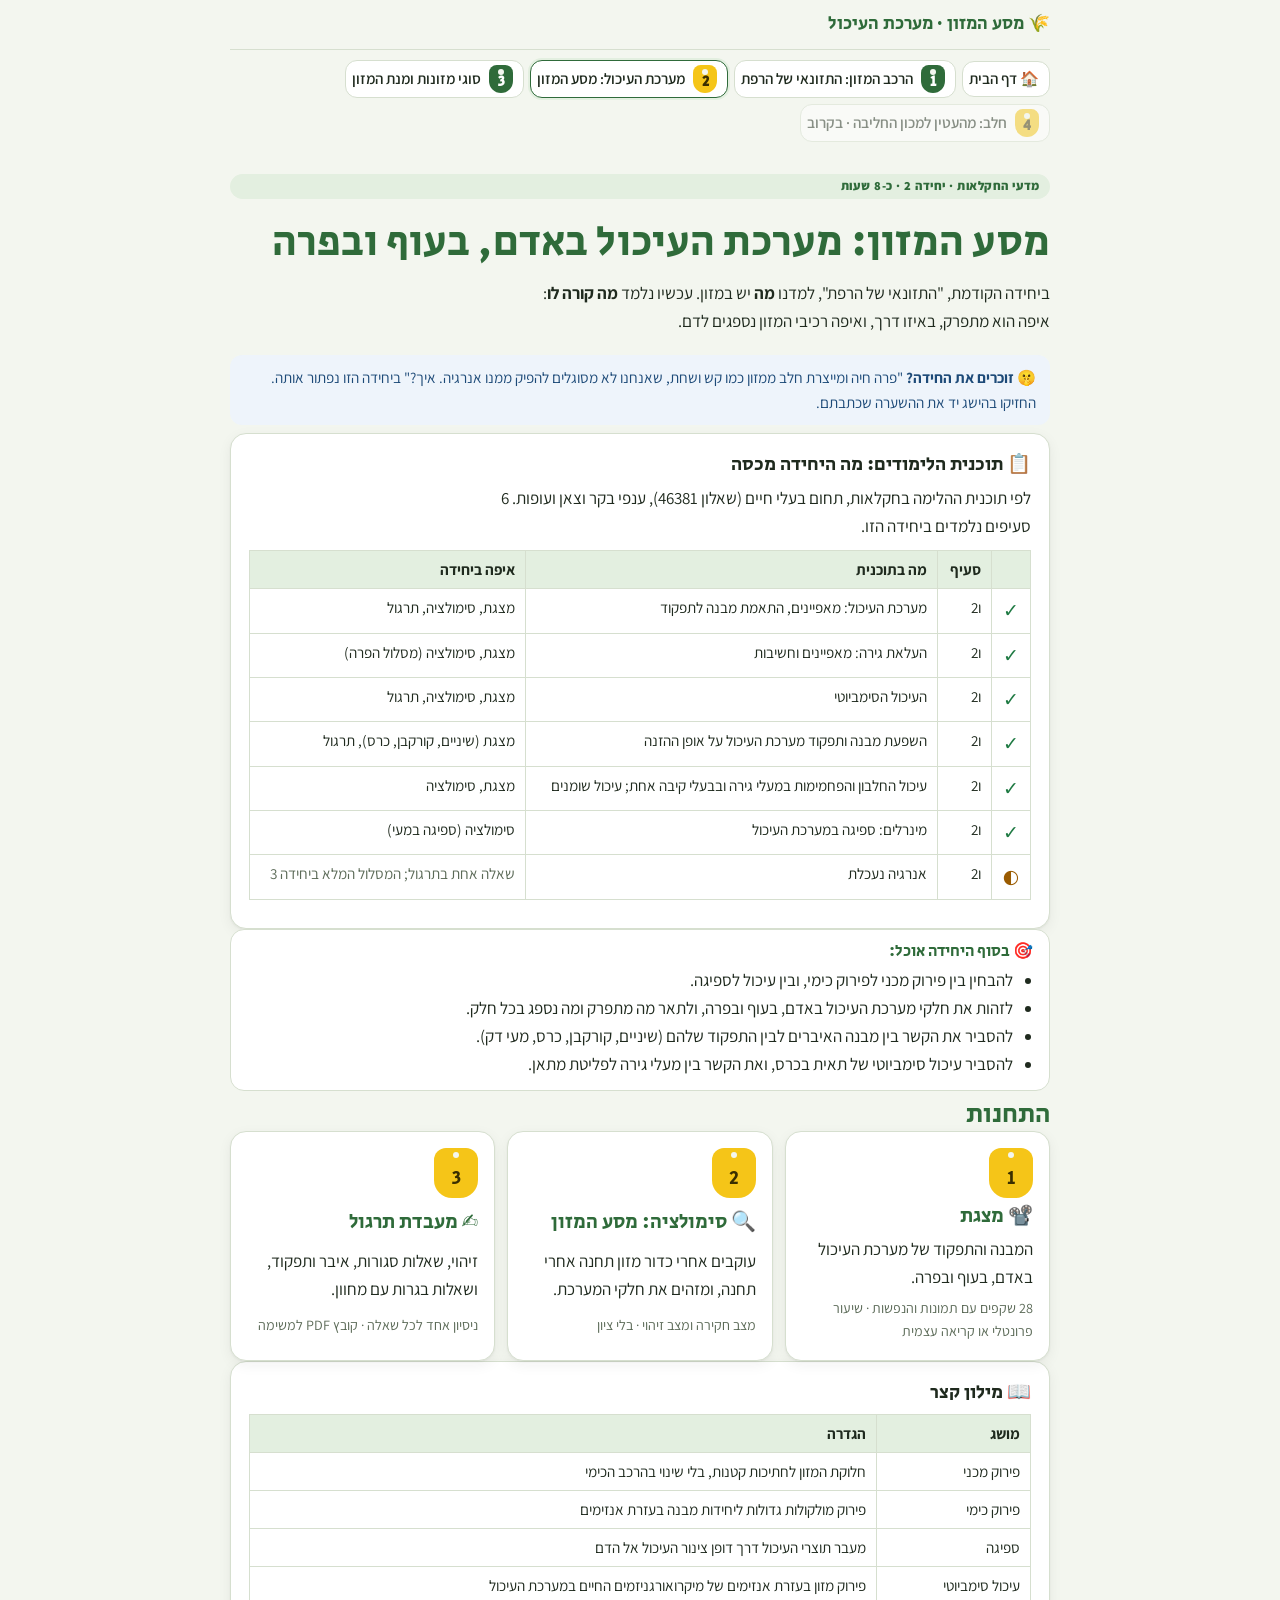
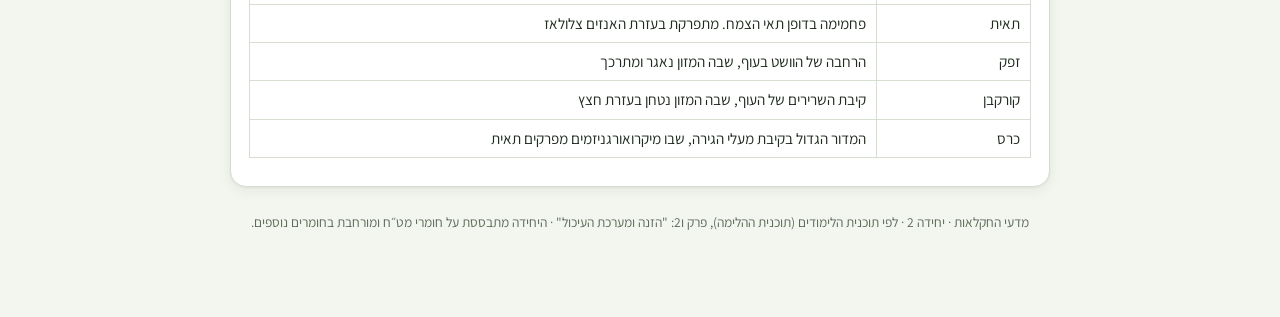
==== index.html @ 7f7a4583 "עדכון מספר גרסה Co-Authored-By: Claude Opus 5.5 <noreply@anthropic.com>" ====
<!doctype html>
<html lang="he" dir="rtl">
<head>
<meta charset="utf-8">
<meta name="viewport" content="width=device-width, initial-scale=1">
<title>מסע המזון: מערכת העיכול</title>
<link rel="preconnect" href="https://fonts.googleapis.com">
<link rel="stylesheet" href="https://fonts.googleapis.com/css2?family=Secular+One&family=Assistant:wght@400;600;700;800&display=swap">
<link rel="stylesheet" href="assets/farm.css?v=202610260622">
<link rel="stylesheet" href="assets/digest.css?v=202610260622">
<style>
.go{display:grid;grid-template-columns:repeat(auto-fit,minmax(min(100%,230px),1fr));gap:12px}
.go a{display:grid;gap:6px;text-decoration:none;color:var(--ink);background:var(--paper);border:1px solid var(--line);border-radius:16px;padding:16px;box-shadow:var(--shadow);transition:border-color .2s,transform .2s}
.go a:hover{border-color:var(--accent);transform:translateY(-2px)}
.go .eartag{width:44px;height:50px;font-size:1.2rem;border-radius:12px 12px 18px 18px}.go .eartag span{margin-top:12px}
.go h3{font-size:1.25rem;color:var(--accent)}
.go small{color:var(--muted)}
@media (prefers-reduced-motion:reduce){.go a{transition:none}.go a:hover{transform:none}}
</style>
</head>
<body>
<div class="wrap">
  <header class="bar"><span class="brand">🌾 מסע המזון · מערכת העיכול</span></header>
  <nav class="cmap" id="cmap" aria-label="רצף היחידות"></nav>

  <section class="hero">
    <span class="label">מדעי החקלאות · יחידה 2 · כ-8 שעות</span>
    <h1>מסע המזון: מערכת העיכול באדם, בעוף ובפרה</h1>
    <p>ביחידה הקודמת, "התזונאי של הרפת", למדנו <b>מה</b> יש במזון. עכשיו נלמד <b>מה קורה לו</b>: איפה הוא מתפרק, באיזו דרך, ואיפה רכיבי המזון נספגים לדם.</p>
    <div class="note">🤫 <b>זוכרים את החידה?</b> "פרה חיה ומייצרת חלב ממזון כמו קש ושחת, שאנחנו לא מסוגלים להפיק ממנו אנרגיה. איך?" ביחידה הזו נפתור אותה. החזיקו בהישג יד את ההשערה שכתבתם.</div>
  </section>

  <section id="cur"></section>

  <section class="goals">
    <h3>🎯 בסוף היחידה אוכל:</h3>
    <ul>
      <li>להבחין בין פירוק מכני לפירוק כימי, ובין עיכול לספיגה.</li>
      <li>לזהות את חלקי מערכת העיכול באדם, בעוף ובפרה, ולתאר מה מתפרק ומה נספג בכל חלק.</li>
      <li>להסביר את הקשר בין מבנה האיברים לבין התפקוד שלהם (שיניים, קורקבן, כרס, מעי דק).</li>
      <li>להסביר עיכול סימביוטי של תאית בכרס, ואת הקשר בין מעלי גירה לפליטת מתאן.</li>
    </ul>
  </section>

  <h2 style="color:var(--accent);margin-top:8px">התחנות</h2>
  <div class="go">
    <a href="slides.html?v=202610260622"><span class="eartag"><span>1</span></span><h3>📽️ מצגת</h3><span>המבנה והתפקוד של מערכת העיכול באדם, בעוף ובפרה.</span><small>28 שקפים עם תמונות והנפשות · שיעור פרונטלי או קריאה עצמית</small></a>
    <a href="sim.html?v=202610260622"><span class="eartag"><span>2</span></span><h3>🔍 סימולציה: מסע המזון</h3><span>עוקבים אחרי כדור מזון תחנה אחרי תחנה, ומזהים את חלקי המערכת.</span><small>מצב חקירה ומצב זיהוי · בלי ציון</small></a>
    <a href="practice.html?v=202610260622"><span class="eartag"><span>3</span></span><h3>✍️ מעבדת תרגול</h3><span>זיהוי, שאלות סגורות, איבר ותפקוד, ושאלות בגרות עם מחוון.</span><small>ניסיון אחד לכל שאלה · קובץ PDF למשימה</small></a>
  </div>

  <section class="card info">
    <h3>📖 מילון קצר</h3>
    <div class="tbl"><table>
      <tr><th>מושג</th><th>הגדרה</th></tr>
      <tr><td>פירוק מכני</td><td>חלוקת המזון לחתיכות קטנות, בלי שינוי בהרכב הכימי</td></tr>
      <tr><td>פירוק כימי</td><td>פירוק מולקולות גדולות ליחידות מבנה בעזרת אנזימים</td></tr>
      <tr><td>ספיגה</td><td>מעבר תוצרי העיכול דרך דופן צינור העיכול אל הדם</td></tr>
      <tr><td>עיכול סימביוטי</td><td>פירוק מזון בעזרת אנזימים של מיקרואורגניזמים החיים במערכת העיכול</td></tr>
      <tr><td>תאית</td><td>פחמימה בדופן תאי הצמח. מתפרקת בעזרת האנזים צלולאז</td></tr>
      <tr><td>זפק</td><td>הרחבה של הוושט בעוף, שבה המזון נאגר ומתרכך</td></tr>
      <tr><td>קורקבן</td><td>קיבת השרירים של העוף, שבה המזון נטחן בעזרת חצץ</td></tr>
      <tr><td>כרס</td><td>המדור הגדול בקיבת מעלי הגירה, שבו מיקרואורגניזמים מפרקים תאית</td></tr>
    </table></div>
  </section>

  <footer>מדעי החקלאות · יחידה 2 · לפי תוכנית הלימודים (תוכנית ההלימה), פרק ו2: "הזנה ומערכת העיכול" · היחידה מתבססת על חומרי מט״ח ומורחבת בחומרים נוספים.</footer>
</div>
<script src="assets/course.js?v=202610260622"></script>
<script src="assets/curriculum.js?v=202610260622"></script>
<script>renderCurriculum(document.getElementById('cur'), 2)</script>
<script>renderCourse(document.getElementById('cmap'), 2, '../')</script>
</body>
</html>
---- assets/farm.css ----
/* הסגנון של "התזונאי של הרפת" (hagit2303.github.io/haklaut-rechivei-hamazon) — הועתק כמו שהוא */
/* Layout: a single reading column of "feed tags"; each station is a numbered ear tag, info sheet on top, field tasks below, a boarding-pass style gate card at the end. */
:root{
  --bg:#f3f6ef;          /* pale silage green */
  --paper:#ffffff;
  --ink:#1f2a1e;
  --muted:#5b6a57;
  --line:#d6dfcf;
  --accent:#2f6b3a;      /* pasture green */
  --accent-soft:#e3efe0;
  --tag:#f5c518;         /* yellow ear tag */
  --tag-ink:#3a2f00;
  --good:#1f7a43; --good-bg:#e2f4e8;
  --warn:#9a5b00; --warn-bg:#fff1d6;
  --bad:#b3261e;  --bad-bg:#fde6e3;
  --info-bg:#eef4fb; --info-ink:#1d4a78;
  --shadow:0 1px 2px rgba(31,42,30,.06),0 4px 14px rgba(31,42,30,.06);
  --f-display:"Secular One","Assistant",system-ui,sans-serif;
  --f-body:"Assistant",system-ui,"Segoe UI",Arial,sans-serif;
}
@media (prefers-color-scheme: dark){:root:not([data-theme="light"]){
  --bg:#141a14;--paper:#1c241c;--ink:#e8efe4;--muted:#a6b5a0;--line:#2f3a2e;--accent:#7fc58c;--accent-soft:#223322;
  --tag:#f5c518;--tag-ink:#2a2200;--good:#7ad69a;--good-bg:#173323;--warn:#f2b45a;--warn-bg:#3a2a10;--bad:#ff8f86;--bad-bg:#3d1c19;
  --info-bg:#182636;--info-ink:#a9cdf2;color-scheme:dark}}
:root[data-theme="dark"]{
  --bg:#141a14;--paper:#1c241c;--ink:#e8efe4;--muted:#a6b5a0;--line:#2f3a2e;--accent:#7fc58c;--accent-soft:#223322;
  --tag:#f5c518;--tag-ink:#2a2200;--good:#7ad69a;--good-bg:#173323;--warn:#f2b45a;--warn-bg:#3a2a10;--bad:#ff8f86;--bad-bg:#3d1c19;
  --info-bg:#182636;--info-ink:#a9cdf2;color-scheme:dark}
*{box-sizing:border-box}
[hidden]{display:none!important}
html{direction:rtl}
body{background:var(--bg);color:var(--ink);font-family:var(--f-body);font-size:17px;line-height:1.65;margin:0;padding-inline:16px;padding-block:0 60px}
.wrap{max-width:820px;margin-inline:auto}
h1,h2,h3{font-family:var(--f-display);font-weight:400;line-height:1.25;text-wrap:balance;margin:0}
button{font-family:inherit;font-size:inherit;cursor:pointer}
button:focus-visible,input:focus-visible,textarea:focus-visible,select:focus-visible{outline:3px solid var(--tag);outline-offset:2px}

/* top bar */
.bar{position:sticky;top:env(safe-area-inset-top,0px);z-index:20;background:var(--bg);padding-block:10px;border-bottom:1px solid var(--line);display:flex;gap:10px;align-items:center;flex-wrap:wrap}
.bar .brand{font-family:var(--f-display);font-size:1.1rem;color:var(--accent);margin-inline-end:auto}
.chip{display:inline-flex;align-items:center;gap:6px;padding:4px 12px;border-radius:999px;background:var(--paper);border:1px solid var(--line);font-weight:700;font-variant-numeric:tabular-nums;white-space:nowrap}
.chip.milk{background:var(--accent-soft);border-color:transparent;color:var(--accent)}
.linkbtn{background:none;border:1px solid var(--line);border-radius:999px;padding:4px 12px;color:var(--ink);font-weight:600}
.linkbtn:hover{border-color:var(--accent)}

/* station map */
.map{display:flex;gap:8px;flex-wrap:wrap;padding-block:14px}
.stop{display:flex;align-items:center;gap:8px;padding:6px 12px 6px 8px;border-radius:12px;background:var(--paper);border:1px solid var(--line);font-weight:600;font-size:.95rem;color:var(--ink)}
.stop[disabled]{opacity:.45;cursor:not-allowed}
.stop.cur{border-color:var(--accent);box-shadow:0 0 0 2px var(--accent-soft)}
.stop.done .eartag{background:var(--accent);color:#fff}
.eartag{display:inline-grid;place-items:center;width:30px;height:34px;background:var(--tag);color:var(--tag-ink);font-family:var(--f-display);font-size:1rem;border-radius:9px 9px 14px 14px;position:relative;flex:none}
.eartag::before{content:"";position:absolute;top:4px;width:6px;height:6px;border-radius:50%;background:var(--bg)}
.eartag span{margin-top:8px}

/* hero */
.hero{padding-block:22px 8px;display:grid;gap:10px}
.hero h1{font-size:clamp(1.8rem,5vw,2.6rem);color:var(--accent)}
.hero p{margin:0;max-width:65ch}
.namebox{display:flex;gap:8px;flex-wrap:wrap;align-items:center;background:var(--paper);border:1px solid var(--line);border-radius:14px;padding:14px;box-shadow:var(--shadow)}
.namebox label{font-weight:700}
.namebox input{flex:1 1 200px;min-width:0;font:inherit;padding:8px 12px;border:1px solid var(--line);border-radius:10px;background:var(--bg);color:var(--ink)}
.routine{display:flex;flex-wrap:wrap;gap:6px;align-items:center;font-size:.95rem}
.routine b{background:var(--paper);border:1px solid var(--line);border-radius:8px;padding:2px 10px;font-weight:600}
.routine i{font-style:normal;color:var(--muted)}

/* station */
.station{display:grid;gap:18px;padding-block:10px}
.st-head{display:flex;gap:14px;align-items:flex-start}
.st-head .eartag{width:54px;height:62px;font-size:1.6rem;border-radius:14px 14px 22px 22px}
.st-head .eartag::before{top:7px;width:9px;height:9px}
.st-head .eartag span{margin-top:14px}
.st-head h2{font-size:clamp(1.4rem,4vw,1.9rem)}
.st-head .meta{color:var(--muted);font-size:.95rem}
.goals{background:var(--paper);border:1px solid var(--line);border-radius:14px;padding:12px 16px}
.goals h3{font-size:1rem;color:var(--accent);margin-bottom:4px}
.goals ul{margin:0;padding-inline-start:20px}

.card{background:var(--paper);border:1px solid var(--line);border-radius:16px;padding:18px;box-shadow:var(--shadow);min-width:0}
.card > h3{font-size:1.2rem;margin-bottom:8px;display:flex;gap:8px;align-items:center}
.label{display:inline-block;font-size:.78rem;font-weight:800;letter-spacing:.04em;padding:2px 10px;border-radius:999px;background:var(--accent-soft);color:var(--accent);margin-bottom:8px}
.info p{margin:.4em 0;max-width:68ch}
.info ul,.info ol{margin:.3em 0;padding-inline-start:22px}
.info li{margin:.15em 0}
.term{border-bottom:2px dotted var(--accent);cursor:help;font-weight:600}
.note{background:var(--info-bg);color:var(--info-ink);border-radius:12px;padding:10px 14px;margin-top:10px;font-size:.95rem}
.note b{color:inherit}
.kcal{display:flex;gap:10px;flex-wrap:wrap;margin:.6em 0}
.kcal div{flex:1 1 120px;background:var(--bg);border-radius:12px;padding:8px 12px;text-align:center}
.kcal strong{display:block;font-family:var(--f-display);font-size:1.6rem;color:var(--accent);font-variant-numeric:tabular-nums}
.tbl{overflow-x:auto;margin:.6em 0}
.tbl table{border-collapse:collapse;width:100%;min-width:420px;font-size:.95rem}
.tbl th,.tbl td{border:1px solid var(--line);padding:6px 10px;text-align:right;vertical-align:top}
.tbl th{background:var(--accent-soft);color:var(--ink)}
.tbl td.num{font-variant-numeric:tabular-nums;text-align:center}

/* digestive flow */
.flow{display:flex;flex-wrap:wrap;gap:6px;align-items:stretch;margin:.6em 0}
.flow .node{flex:1 1 110px;background:var(--bg);border:1px solid var(--line);border-radius:12px;padding:8px 10px;font-size:.9rem;min-width:0}
.flow .node b{display:block;color:var(--accent)}
.flow .arr{align-self:center;color:var(--muted);font-weight:800}

/* tasks */
.task{border-top:1px dashed var(--line);padding-top:14px;margin-top:14px}
.task:first-of-type{border-top:0;margin-top:0;padding-top:0}
.q{font-weight:700;margin-bottom:8px}
.q small{font-weight:400;color:var(--muted)}
.opts{display:grid;gap:8px}
.opt{text-align:right;background:var(--bg);border:1.5px solid var(--line);border-radius:12px;padding:10px 14px;color:var(--ink);line-height:1.45}
.opt:hover:not([disabled]){border-color:var(--accent)}
.opt.right{background:var(--good-bg);border-color:var(--good);color:var(--ink)}
.opt.wrong{background:var(--bad-bg);border-color:var(--bad);color:var(--ink)}
.opt[disabled]{cursor:default}
.fb{margin-top:8px;border-radius:12px;padding:8px 12px;font-size:.95rem}
.fb.ok{background:var(--good-bg);color:var(--good)}
.fb.no{background:var(--warn-bg);color:var(--warn)}
.fb.ok b,.fb.no b{color:inherit}
.shake{animation:shake .3s}
@keyframes shake{25%{transform:translateX(-4px)}75%{transform:translateX(4px)}}
@media (prefers-reduced-motion:reduce){.shake{animation:none}}

.pool,.slots,.bucket-items{display:flex;flex-wrap:wrap;gap:8px}
.pool{min-height:44px;padding:8px;border-radius:12px;background:var(--bg)}
.item{background:var(--paper);border:1.5px solid var(--line);border-radius:10px;padding:6px 12px;color:var(--ink);line-height:1.35;text-align:right}
.item.sel{border-color:var(--tag);box-shadow:0 0 0 3px var(--tag)}
.item.ok{border-color:var(--good);background:var(--good-bg)}
.item.bad{border-color:var(--bad);background:var(--bad-bg)}
.slots{flex-direction:column;gap:6px;margin-top:8px}
.slot{display:flex;gap:8px;align-items:center;min-height:42px;border:1.5px dashed var(--line);border-radius:10px;padding:4px 8px}
.slot .n{font-family:var(--f-display);color:var(--muted);width:20px;flex:none;text-align:center}
.slot .item{flex:1;min-width:0}
.buckets{display:grid;grid-template-columns:repeat(auto-fit,minmax(170px,1fr));gap:10px;margin-top:10px}
.bucket{border:1.5px dashed var(--accent);border-radius:12px;padding:8px;min-height:90px;background:var(--paper);text-align:right;color:var(--ink);display:flex;flex-direction:column;gap:6px;align-items:stretch}
.bucket > b{color:var(--accent)}
.hint-sel{font-size:.9rem;color:var(--muted);margin-top:4px}
.row{display:flex;gap:8px;flex-wrap:wrap;margin-top:10px;align-items:center}
.btn{background:var(--accent);color:#fff;border:0;border-radius:12px;padding:9px 18px;font-weight:700}
:root[data-theme="dark"] .btn{color:#10200f}
@media (prefers-color-scheme: dark){:root:not([data-theme="light"]) .btn{color:#10200f}}
.btn[disabled]{opacity:.45;cursor:not-allowed}
.btn.ghost{background:transparent;color:var(--accent);border:1.5px solid var(--accent)}
.btn.tagbtn{background:var(--tag);color:var(--tag-ink)}
textarea{width:100%;min-height:120px;font:inherit;padding:10px 12px;border:1.5px solid var(--line);border-radius:12px;background:var(--bg);color:var(--ink);resize:vertical}
.checks{display:grid;gap:4px;margin-top:8px;font-size:.95rem}
.checks label{display:flex;gap:8px;align-items:flex-start}
.checks input{margin-top:6px;width:18px;height:18px;flex:none;accent-color:var(--accent)}
.counter{font-size:.85rem;color:var(--muted);font-variant-numeric:tabular-nums}
details.mashma{margin-top:8px;font-size:.92rem;background:var(--bg);border-radius:10px;padding:6px 12px}
details.mashma summary{cursor:pointer;font-weight:700;color:var(--accent)}
.saved{color:var(--good);font-weight:700}
input.numin{font:inherit;width:140px;padding:8px 10px;border:1.5px solid var(--line);border-radius:10px;background:var(--bg);color:var(--ink);font-variant-numeric:tabular-nums}

/* gate ticket */
.gate{background:var(--paper);border:2px solid var(--tag);border-radius:18px;overflow:hidden;box-shadow:var(--shadow)}
.gate .gh{background:var(--tag);color:var(--tag-ink);padding:10px 18px;display:flex;justify-content:space-between;gap:10px;flex-wrap:wrap;align-items:center}
.gate .gh h3{font-size:1.2rem}
.gate .gb{padding:18px;display:grid;gap:16px}
.gate .locked{color:var(--muted);font-weight:600}
.gate.passed{border-color:var(--good)}
.gate.passed .gh{background:var(--good);color:#fff}

.reflect{display:flex;gap:8px;flex-wrap:wrap}
.reflect button{background:var(--bg);border:1.5px solid var(--line);border-radius:12px;padding:6px 12px;color:var(--ink)}
.reflect button.on{border-color:var(--accent);background:var(--accent-soft)}

/* simulator */
.sim{display:grid;gap:14px}
.sim-grid{display:grid;grid-template-columns:repeat(auto-fit,minmax(240px,1fr));gap:10px}
.ing{background:var(--bg);border-radius:12px;padding:8px 12px;min-width:0}
.ing .top{display:flex;justify-content:space-between;gap:8px;font-weight:700;font-size:.95rem}
.ing .top output{font-variant-numeric:tabular-nums;color:var(--accent);white-space:nowrap}
.ing small{color:var(--muted);display:block;font-size:.8rem}
.ing input[type=range]{width:100%;accent-color:var(--accent)}
.toggles{display:flex;gap:14px;flex-wrap:wrap}
.toggles label{display:flex;gap:6px;align-items:center;font-weight:600;background:var(--bg);padding:6px 12px;border-radius:10px}
.toggles input{width:18px;height:18px;accent-color:var(--accent)}
.gauges{display:grid;gap:10px}
.gauge .gl{display:flex;justify-content:space-between;font-size:.92rem;font-weight:700}
.gauge .gl span:last-child{font-variant-numeric:tabular-nums}
.track{position:relative;height:14px;border-radius:999px;background:var(--bg);border:1px solid var(--line);overflow:hidden}
.band{position:absolute;top:0;bottom:0;background:var(--good-bg);border-inline:2px solid var(--good)}
.pin{position:absolute;top:-2px;width:4px;height:16px;border-radius:2px;background:var(--ink)}
.alerts{display:grid;gap:6px}
.alert{border-radius:10px;padding:8px 12px;font-size:.95rem;font-weight:600}
.alert.bad{background:var(--bad-bg);color:var(--bad)}
.alert.warn{background:var(--warn-bg);color:var(--warn)}
.alert.good{background:var(--good-bg);color:var(--good)}
.cowbox{display:flex;gap:12px;align-items:center;background:var(--bg);border-radius:14px;padding:10px 14px}
.cowbox .face{font-size:2.4rem;line-height:1}
.cowbox b{display:block}

/* glossary drawer */
.drawer{position:fixed;inset:0;background:rgba(0,0,0,.35);z-index:50;display:flex;justify-content:flex-start}
.drawer .panel{background:var(--paper);width:min(420px,100%);height:100%;overflow-y:auto;padding:18px;padding-top:calc(18px + env(safe-area-inset-top,0px));box-shadow:var(--shadow)}
.drawer dl{margin:0;display:grid;gap:8px}
.drawer dt{font-weight:800;color:var(--accent)}
.drawer dd{margin:0 0 6px;font-size:.95rem}
.drawer .ph{display:flex;justify-content:space-between;align-items:center;margin-bottom:12px}

.toast{position:fixed;bottom:calc(16px + env(safe-area-inset-bottom,0px));left:50%;transform:translateX(-50%);background:var(--ink);color:var(--paper);padding:8px 18px;border-radius:999px;font-weight:700;z-index:60;box-shadow:var(--shadow)}

/* report */
.report pre{white-space:pre-wrap;background:var(--bg);border-radius:12px;padding:12px;font-family:var(--f-body);font-size:.95rem;max-height:420px;overflow:auto;margin:0}
.confirm{background:var(--warn-bg);color:var(--warn);border-radius:12px;padding:10px 14px;display:flex;gap:10px;flex-wrap:wrap;align-items:center;font-weight:600}
footer{color:var(--muted);font-size:.85rem;padding-block:24px;text-align:center}
---- assets/digest.css ----
/* תוספות ליחידה "מערכת העיכול": איורים, סימולציה ומפת הקורס. הבסיס: farm.css */
:root{--o-tube:#e7a58f;--o-tube-s:#a85a45;--o-liver:#9c5b3c;--o-bile:#7fae5a;--o-stom:#e58a7c;--o-panc:#e3c06a;--o-colon:#c9956c;
  --o-rumen:#a9c97f;--o-retic:#c7b267;--o-omas:#d9a86a;--o-giz:#a3523f;--o-crop:#f1c6a6;--o-body:#eaf1e6;--o-beak:#e0aa3e}
@media (prefers-color-scheme: dark){:root:not([data-theme="light"]){--o-body:#223322;--o-tube-s:#f0b8a5}}
:root[data-theme="dark"]{--o-body:#223322;--o-tube-s:#f0b8a5}

/* course map */
.cmap{display:flex;gap:6px;flex-wrap:wrap;align-items:center;padding-block:10px;font-size:.88rem}
.cmap-t{font-weight:800;color:var(--accent);margin-inline-end:6px}
.cmap .stop{padding:4px 10px 4px 6px;text-decoration:none}
.cmap .eartag{width:24px;height:28px;font-size:.85rem}
.cmap .eartag span{margin-top:6px}

/* diagrams */
.dg{width:100%;height:auto;display:block;max-height:68vh}
.dg .body{fill:var(--o-body);stroke:var(--line);stroke-width:2}
.dg .lip{fill:none;stroke:var(--o-tube-s);stroke-width:3;stroke-linecap:round}
.dg .eye{fill:var(--ink)}
.dg .beak{fill:var(--o-beak);stroke:#9a6b12;stroke-width:1.5}
.dg .leg{stroke:var(--muted);stroke-width:6;stroke-linecap:round;fill:none}
.dg .tube{fill:none;stroke:var(--o-tube);stroke-width:10;stroke-linecap:round;stroke-linejoin:round}
.dg .colon{fill:none;stroke:var(--o-colon);stroke-width:16;stroke-linecap:round;stroke-linejoin:round}
.dg .ceca{fill:none;stroke:var(--o-colon);stroke-width:9;stroke-linecap:round}
.dg .liver{fill:var(--o-liver);opacity:.9}
.dg .bile{fill:var(--o-bile)}
.dg .stom{fill:var(--o-stom);stroke:var(--o-tube-s);stroke-width:1.5}
.dg .panc{fill:var(--o-panc);stroke:#a8862a;stroke-width:1}
.dg .crop{fill:var(--o-crop);stroke:var(--o-tube-s);stroke-width:1.5}
.dg .giz{fill:var(--o-giz)}.dg .gizin{fill:#e8c9a8}.dg .grit{fill:#7a7a7a}
.dg .anus,.dg .cloaca{fill:var(--o-tube-s)}
.dg .rumen{fill:var(--o-rumen);stroke:#6b8a3e;stroke-width:2}
.dg .pap circle{fill:#6b8a3e}
.dg .retic{fill:var(--o-retic);stroke:#8a7a2e;stroke-width:2}
.dg .hex{fill:none;stroke:#7a6a22;stroke-width:1.2}
.dg .omas{fill:var(--o-omas);stroke:#8a6430;stroke-width:2}
.dg .leaf{fill:none;stroke:#7a5420;stroke-width:1.4}
.dg .rumin{fill:none;stroke:var(--accent);stroke-width:3;stroke-dasharray:8 6;opacity:0;transition:opacity .4s;marker-end:url(#arrowHead)}
.dg .rumin.on{opacity:1;animation:dash 1.2s linear infinite}
@keyframes dash{to{stroke-dashoffset:-28}}
.dg [data-o].hl{filter:drop-shadow(0 0 6px var(--tag)) drop-shadow(0 0 2px var(--tag))}
@media (prefers-reduced-motion:reduce){.dg .rumin.on{animation:none}}

/* hotspots */
.hs{cursor:pointer}
.hs circle{fill:var(--tag);stroke:var(--tag-ink);stroke-width:1.5}
.hs text{font:800 13px var(--f-body);fill:var(--tag-ink);text-anchor:middle;dominant-baseline:central;pointer-events:none}
.hs.cur circle{fill:var(--accent);stroke:#fff}.hs.cur text{fill:#fff}
.hs.ok circle{fill:var(--good)}.hs.ok text{fill:#fff}
.hs.no circle{fill:var(--bad)}.hs.no text{fill:#fff}
.hs:focus-visible circle{stroke:var(--ink);stroke-width:3}
.hs .tagname{font:700 12px var(--f-body);fill:var(--ink);paint-order:stroke;stroke:var(--paper);stroke-width:4px;text-anchor:middle}
.bolus{transition:transform .9s cubic-bezier(.4,0,.2,1)}
.bolus circle{fill:#7a4a2a;stroke:#fff;stroke-width:2}
@media (prefers-reduced-motion:reduce){.bolus{transition:none}}

/* sim layout */
.animals{display:flex;gap:8px;flex-wrap:wrap}
.animals button,.modes button{background:var(--paper);border:1.5px solid var(--line);border-radius:12px;padding:8px 14px;font-weight:700;color:var(--ink)}
.animals button[aria-pressed="true"],.modes button[aria-pressed="true"]{border-color:var(--accent);background:var(--accent-soft);color:var(--accent)}
.modes{display:flex;gap:8px;flex-wrap:wrap}
.simgrid{display:grid;grid-template-columns:minmax(0,1.25fr) minmax(0,1fr);gap:14px;align-items:start}
@media (max-width:760px){.simgrid{grid-template-columns:1fr}}
.stage{background:var(--paper);border:1px solid var(--line);border-radius:16px;padding:10px;box-shadow:var(--shadow)}
.panel h3{font-size:1.3rem;color:var(--accent)}
.tags{display:flex;gap:6px;flex-wrap:wrap;margin:6px 0}
.tags span{font-size:.8rem;font-weight:800;padding:2px 10px;border-radius:999px;background:var(--accent-soft);color:var(--accent)}
.tags span.acc{background:var(--info-bg);color:var(--info-ink)}
.nut{display:grid;gap:6px;margin-top:10px}
.nut .r{display:grid;grid-template-columns:auto 1fr;gap:2px 10px;background:var(--bg);border-radius:12px;padding:6px 10px;align-items:center}
.nut .r .e{font-size:1.4rem;grid-row:span 2}
.nut .r b{font-size:.95rem}
.nut .r small{color:var(--muted);font-size:.85rem;line-height:1.35}
.badge{display:inline-block;font-size:.75rem;font-weight:800;padding:1px 8px;border-radius:999px;margin-inline-start:6px;vertical-align:middle}
.st-no{background:var(--line);color:var(--ink)}.st-br{background:var(--warn-bg);color:var(--warn)}.st-ab{background:var(--good-bg);color:var(--good)}.st-brab{background:var(--info-bg);color:var(--info-ink)}.st-out{background:var(--bad-bg);color:var(--bad)}
.track2{display:flex;gap:4px;flex-wrap:wrap;margin-top:8px}
.track2 button{background:var(--bg);border:1px solid var(--line);border-radius:999px;padding:2px 10px;font-size:.85rem;color:var(--ink)}
.track2 button.cur{background:var(--accent);color:#fff;border-color:var(--accent)}
.track2 button.seen{border-color:var(--accent)}
.labels{display:flex;gap:6px;flex-wrap:wrap}
.labels .item{font-weight:700}
.idstat{font-weight:700;color:var(--accent)}
.dg .lbl{font:800 13px var(--f-body);fill:var(--ink);paint-order:stroke;stroke:var(--paper);stroke-width:4px;text-anchor:middle}
@media (max-width:600px){.cmap{flex-wrap:nowrap;overflow-x:auto;padding-bottom:8px}.cmap .stop{white-space:nowrap;flex:none}.cmap-t{flex:none}}
.hs.ok .tagname,.hs.no .tagname,.hs.cur .tagname{fill:var(--ink)}
.role{background:var(--warn-bg);color:var(--ink);border-inline-start:4px solid var(--tag);border-radius:10px;padding:8px 12px;margin:8px 0;font-size:1.02rem}

/* תחנת הפה: עיכול מכני ועיכול כימי */
.dig{display:block;border-radius:10px;padding:8px 10px;margin:0 0 8px;border-inline-start:5px solid}.dig b:first-child{display:block;margin-bottom:2px}
.dig.mech{background:#eef4fb;border-color:#2f6db0}.dig.chem{background:#fdf1ec;border-color:#c0502a}

/* סימולציה על תמונה אמיתית */
.dg.real{background:#fff;border-radius:12px}
.dg .strip{fill:var(--bg);stroke:var(--line)}
.dg .striptxt{font-family:var(--f-body);font-weight:700;fill:var(--muted);direction:rtl;text-anchor:start}
.dg .msk{fill:#f3e7c9;stroke:#c9a95a;stroke-width:1.5}
.dg .msktxt{font-family:var(--f-body);font-weight:800;fill:#8a6a1e;text-anchor:middle;dominant-baseline:central}
.hs.off circle{stroke-dasharray:3 2}
.hs text.offname,.hs.cur text.offname,.hs.ok text.offname,.hs.no text.offname{font:700 10px var(--f-body);fill:var(--ink);paint-order:stroke;stroke:var(--bg);stroke-width:3px;text-anchor:middle;dominant-baseline:hanging}
.hs circle{filter:drop-shadow(0 1px 2px rgba(0,0,0,.35))}
.simgrid{grid-template-columns:minmax(0,1.6fr) minmax(0,1fr)}
@media (min-width:761px){.simgrid .stage{position:sticky;top:64px}}
@media (max-width:760px){.simgrid{grid-template-columns:1fr}}
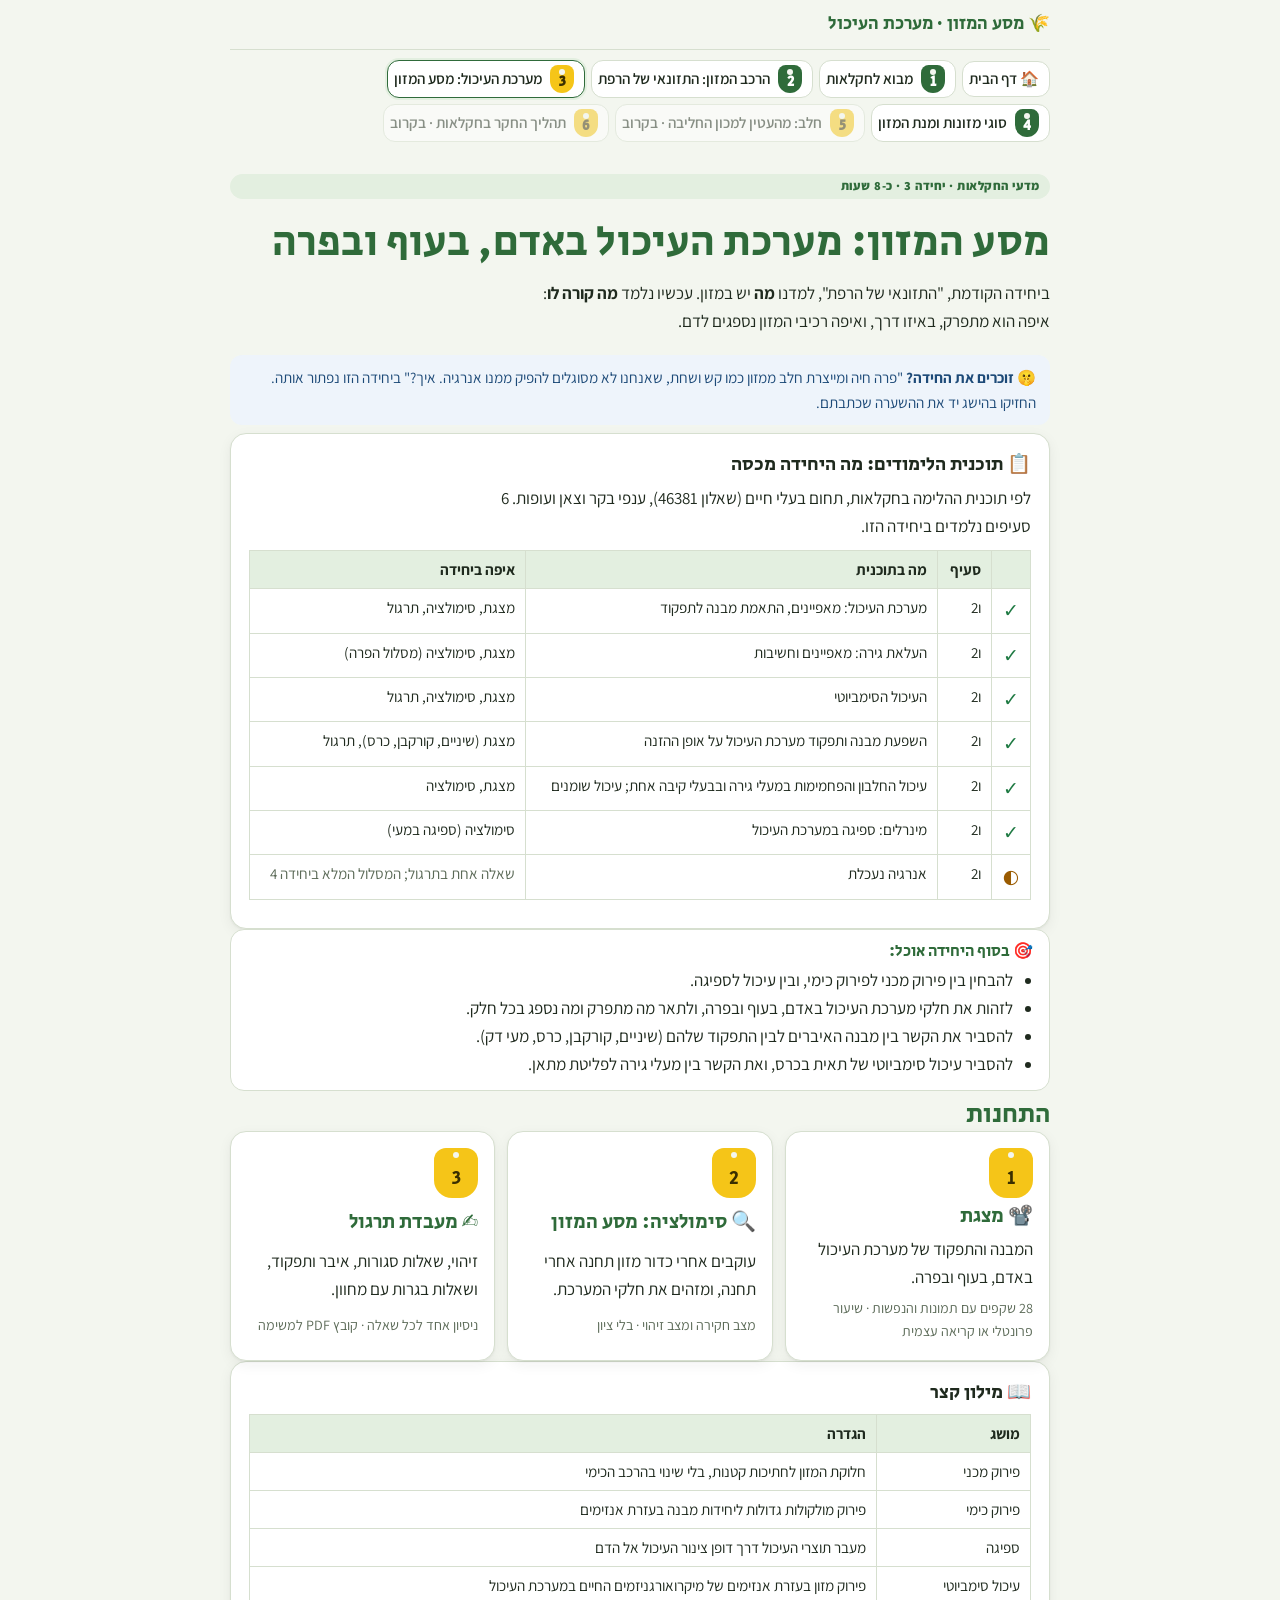
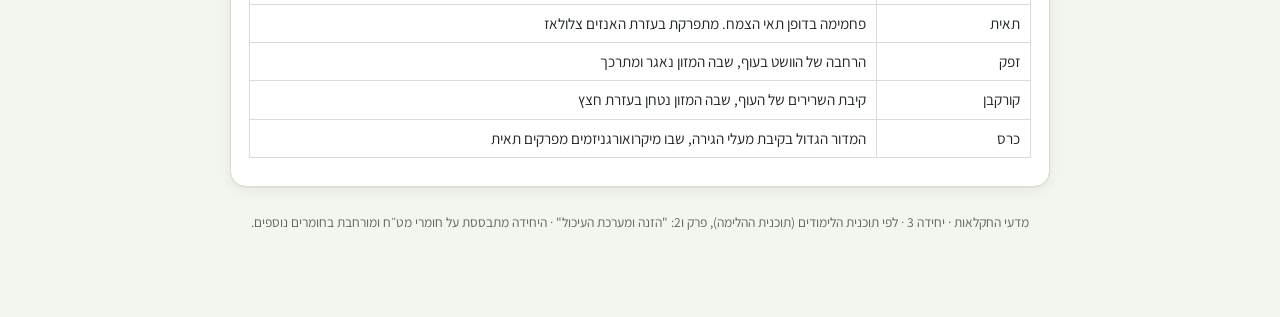
==== commit 1504d2a0: "מערכת העיכול היא עכשיו יחידה 3 (מבוא לחקלאות = יחידה 1) Co-Authored-By: Claude Opus 5.5 <noreply@ant" ====
--- a/index.html
+++ b/index.html
@@ -6,8 +6,8 @@
 <title>מסע המזון: מערכת העיכול</title>
 <link rel="preconnect" href="https://fonts.googleapis.com">
 <link rel="stylesheet" href="https://fonts.googleapis.com/css2?family=Secular+One&family=Assistant:wght@400;600;700;800&display=swap">
-<link rel="stylesheet" href="assets/farm.css?v=202610260622">
-<link rel="stylesheet" href="assets/digest.css?v=202610260622">
+<link rel="stylesheet" href="assets/farm.css?v=202611021845">
+<link rel="stylesheet" href="assets/digest.css?v=202611021845">
 <style>
 .go{display:grid;grid-template-columns:repeat(auto-fit,minmax(min(100%,230px),1fr));gap:12px}
 .go a{display:grid;gap:6px;text-decoration:none;color:var(--ink);background:var(--paper);border:1px solid var(--line);border-radius:16px;padding:16px;box-shadow:var(--shadow);transition:border-color .2s,transform .2s}
@@ -24,7 +24,7 @@
   <nav class="cmap" id="cmap" aria-label="רצף היחידות"></nav>
 
   <section class="hero">
-    <span class="label">מדעי החקלאות · יחידה 2 · כ-8 שעות</span>
+    <span class="label">מדעי החקלאות · יחידה 3 · כ-8 שעות</span>
     <h1>מסע המזון: מערכת העיכול באדם, בעוף ובפרה</h1>
     <p>ביחידה הקודמת, "התזונאי של הרפת", למדנו <b>מה</b> יש במזון. עכשיו נלמד <b>מה קורה לו</b>: איפה הוא מתפרק, באיזו דרך, ואיפה רכיבי המזון נספגים לדם.</p>
     <div class="note">🤫 <b>זוכרים את החידה?</b> "פרה חיה ומייצרת חלב ממזון כמו קש ושחת, שאנחנו לא מסוגלים להפיק ממנו אנרגיה. איך?" ביחידה הזו נפתור אותה. החזיקו בהישג יד את ההשערה שכתבתם.</div>
@@ -44,9 +44,9 @@
 
   <h2 style="color:var(--accent);margin-top:8px">התחנות</h2>
   <div class="go">
-    <a href="slides.html?v=202610260622"><span class="eartag"><span>1</span></span><h3>📽️ מצגת</h3><span>המבנה והתפקוד של מערכת העיכול באדם, בעוף ובפרה.</span><small>28 שקפים עם תמונות והנפשות · שיעור פרונטלי או קריאה עצמית</small></a>
-    <a href="sim.html?v=202610260622"><span class="eartag"><span>2</span></span><h3>🔍 סימולציה: מסע המזון</h3><span>עוקבים אחרי כדור מזון תחנה אחרי תחנה, ומזהים את חלקי המערכת.</span><small>מצב חקירה ומצב זיהוי · בלי ציון</small></a>
-    <a href="practice.html?v=202610260622"><span class="eartag"><span>3</span></span><h3>✍️ מעבדת תרגול</h3><span>זיהוי, שאלות סגורות, איבר ותפקוד, ושאלות בגרות עם מחוון.</span><small>ניסיון אחד לכל שאלה · קובץ PDF למשימה</small></a>
+    <a href="slides.html?v=202611021845"><span class="eartag"><span>1</span></span><h3>📽️ מצגת</h3><span>המבנה והתפקוד של מערכת העיכול באדם, בעוף ובפרה.</span><small>28 שקפים עם תמונות והנפשות · שיעור פרונטלי או קריאה עצמית</small></a>
+    <a href="sim.html?v=202611021845"><span class="eartag"><span>2</span></span><h3>🔍 סימולציה: מסע המזון</h3><span>עוקבים אחרי כדור מזון תחנה אחרי תחנה, ומזהים את חלקי המערכת.</span><small>מצב חקירה ומצב זיהוי · בלי ציון</small></a>
+    <a href="practice.html?v=202611021845"><span class="eartag"><span>3</span></span><h3>✍️ מעבדת תרגול</h3><span>זיהוי, שאלות סגורות, איבר ותפקוד, ושאלות בגרות עם מחוון.</span><small>ניסיון אחד לכל שאלה · קובץ PDF למשימה</small></a>
   </div>
 
   <section class="card info">
@@ -64,11 +64,11 @@
     </table></div>
   </section>
 
-  <footer>מדעי החקלאות · יחידה 2 · לפי תוכנית הלימודים (תוכנית ההלימה), פרק ו2: "הזנה ומערכת העיכול" · היחידה מתבססת על חומרי מט״ח ומורחבת בחומרים נוספים.</footer>
+  <footer>מדעי החקלאות · יחידה 3 · לפי תוכנית הלימודים (תוכנית ההלימה), פרק ו2: "הזנה ומערכת העיכול" · היחידה מתבססת על חומרי מט״ח ומורחבת בחומרים נוספים.</footer>
 </div>
-<script src="assets/course.js?v=202610260622"></script>
-<script src="assets/curriculum.js?v=202610260622"></script>
-<script>renderCurriculum(document.getElementById('cur'), 2)</script>
-<script>renderCourse(document.getElementById('cmap'), 2, '../')</script>
+<script src="assets/course.js?v=202611021845"></script>
+<script src="assets/curriculum.js?v=202611021845"></script>
+<script>renderCurriculum(document.getElementById('cur'), 3)</script>
+<script>renderCourse(document.getElementById('cmap'), 3, '../')</script>
 </body>
 </html>
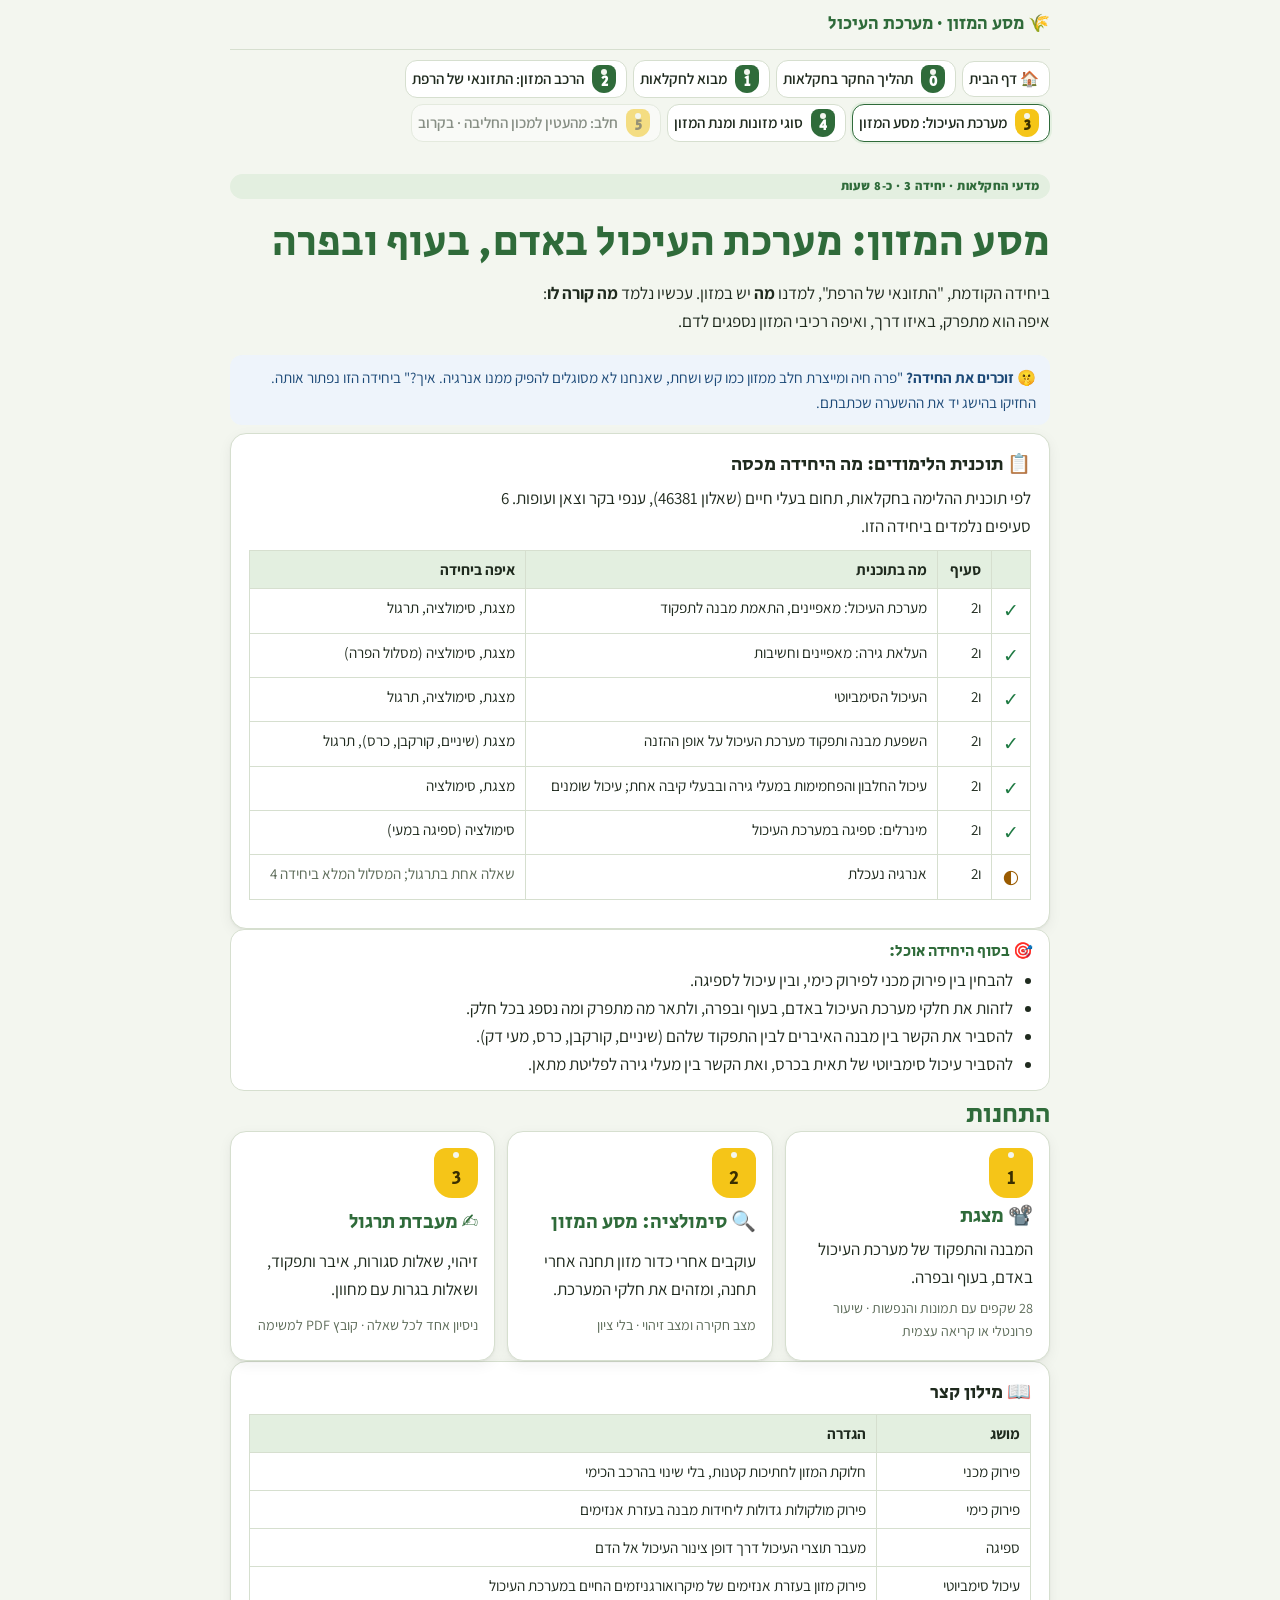
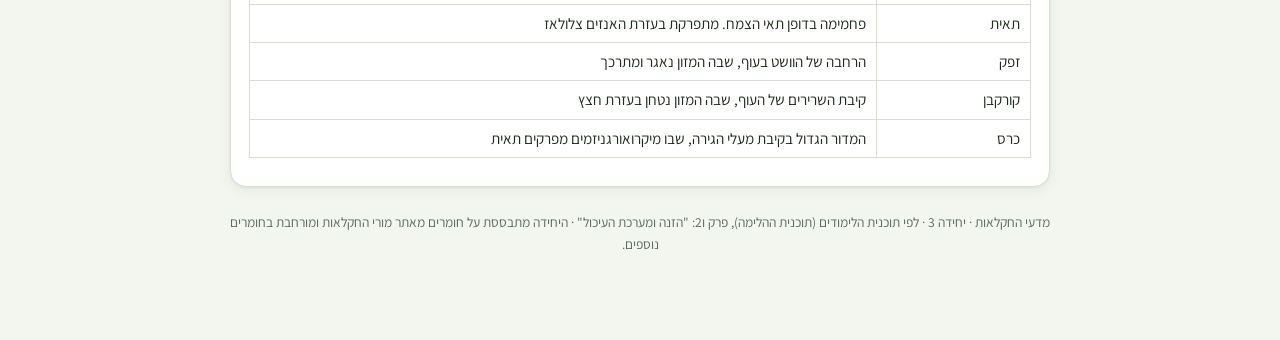
==== commit d0cf2b5a: "תיקון מקור: אתר מורי החקלאות (ולא מט״ח) Co-Authored-By: Claude Opus 5.5 <noreply@anthropic.com> Clau" ====
--- a/index.html
+++ b/index.html
@@ -64,7 +64,7 @@
     </table></div>
   </section>
 
-  <footer>מדעי החקלאות · יחידה 3 · לפי תוכנית הלימודים (תוכנית ההלימה), פרק ו2: "הזנה ומערכת העיכול" · היחידה מתבססת על חומרי מט״ח ומורחבת בחומרים נוספים.</footer>
+  <footer>מדעי החקלאות · יחידה 3 · לפי תוכנית הלימודים (תוכנית ההלימה), פרק ו2: "הזנה ומערכת העיכול" · היחידה מתבססת על חומרים מאתר מורי החקלאות ומורחבת בחומרים נוספים.</footer>
 </div>
 <script src="assets/course.js?v=202611021845"></script>
 <script src="assets/curriculum.js?v=202611021845"></script>
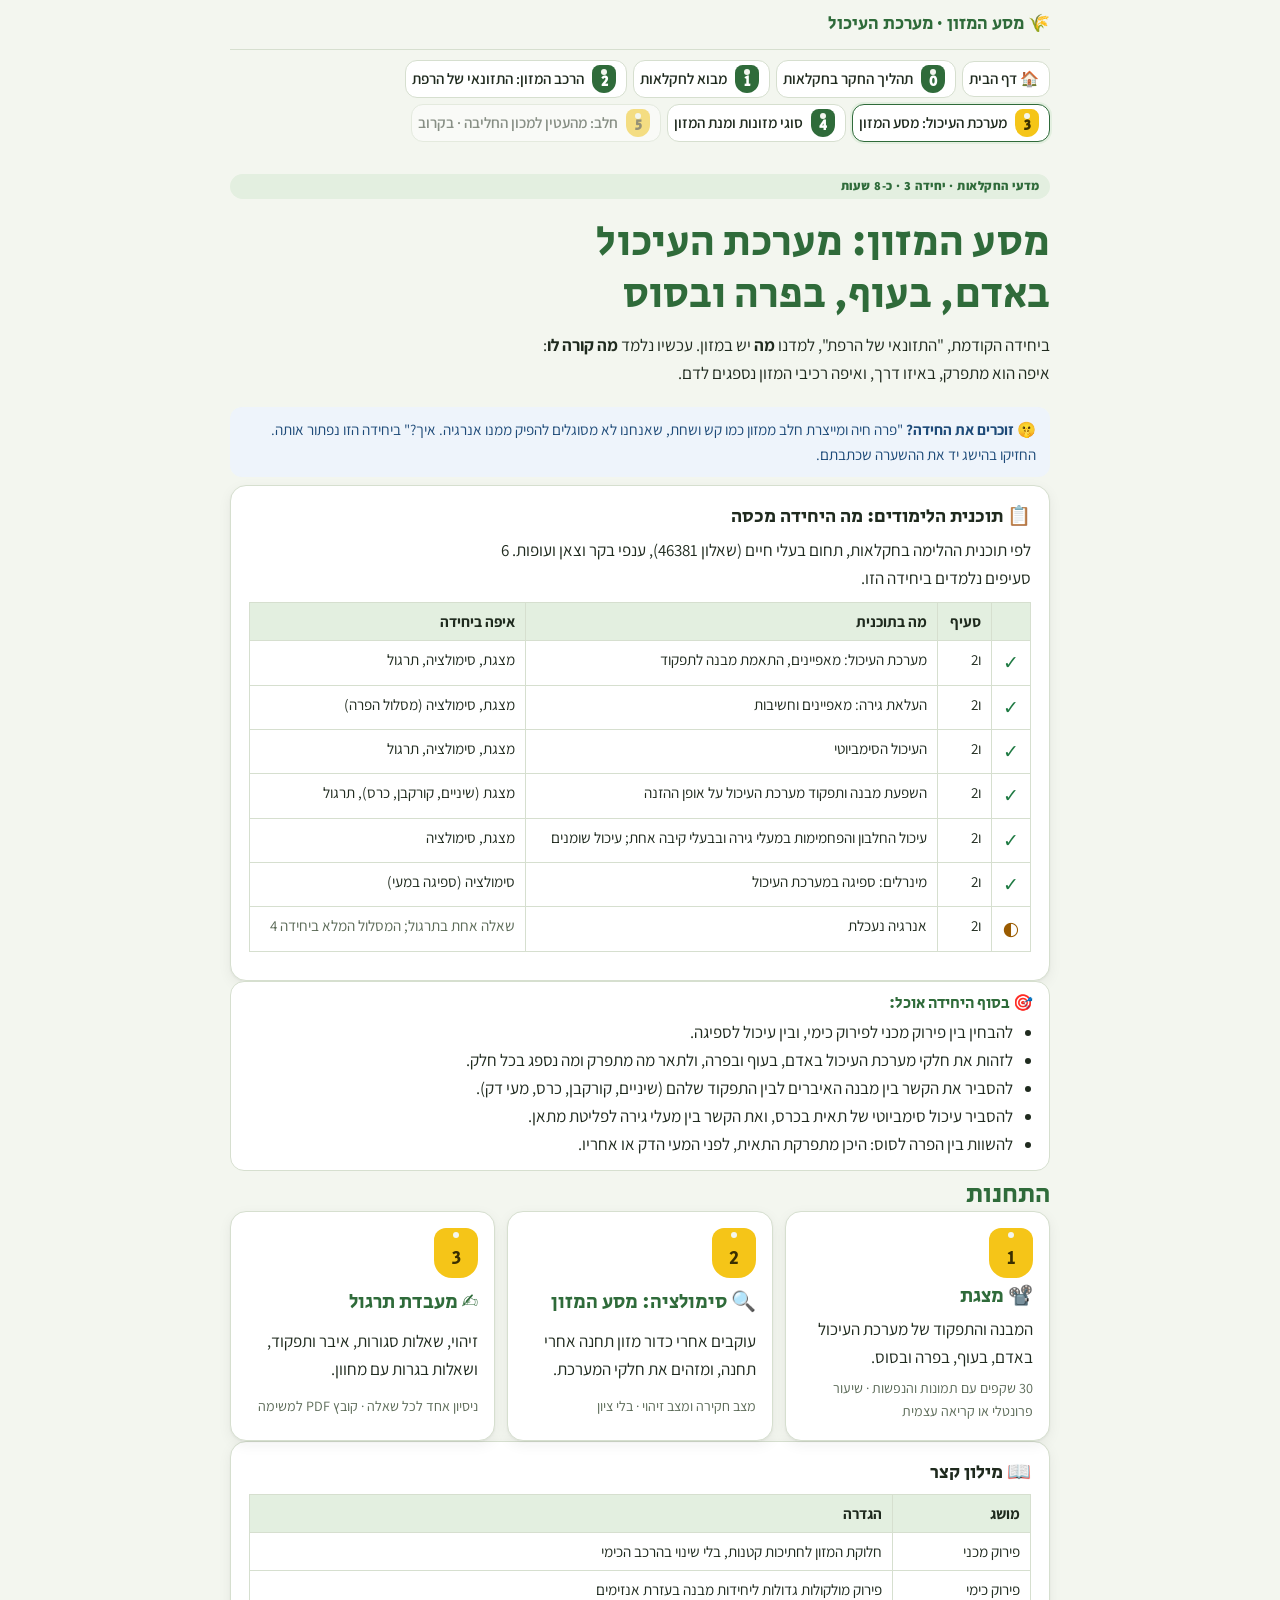
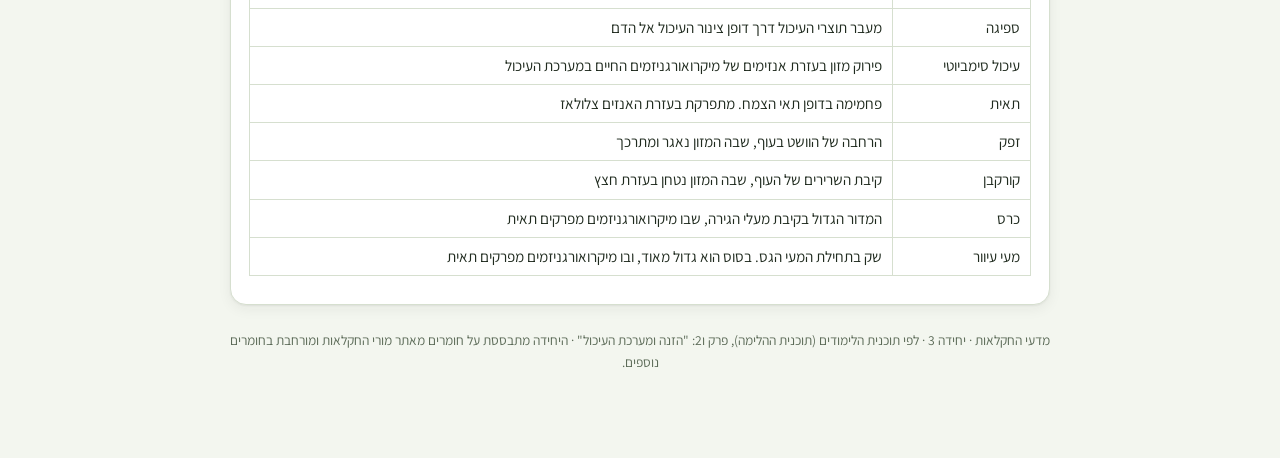
==== commit 7121d6d2: "סוס ביחידת מערכת העיכול: index.html" ====
--- a/index.html
+++ b/index.html
@@ -6,8 +6,8 @@
 <title>מסע המזון: מערכת העיכול</title>
 <link rel="preconnect" href="https://fonts.googleapis.com">
 <link rel="stylesheet" href="https://fonts.googleapis.com/css2?family=Secular+One&family=Assistant:wght@400;600;700;800&display=swap">
-<link rel="stylesheet" href="assets/farm.css?v=202611021845">
-<link rel="stylesheet" href="assets/digest.css?v=202611021845">
+<link rel="stylesheet" href="assets/farm.css?v=202611022056">
+<link rel="stylesheet" href="assets/digest.css?v=202611022056">
 <style>
 .go{display:grid;grid-template-columns:repeat(auto-fit,minmax(min(100%,230px),1fr));gap:12px}
 .go a{display:grid;gap:6px;text-decoration:none;color:var(--ink);background:var(--paper);border:1px solid var(--line);border-radius:16px;padding:16px;box-shadow:var(--shadow);transition:border-color .2s,transform .2s}
@@ -25,7 +25,7 @@
 
   <section class="hero">
     <span class="label">מדעי החקלאות · יחידה 3 · כ-8 שעות</span>
-    <h1>מסע המזון: מערכת העיכול באדם, בעוף ובפרה</h1>
+    <h1>מסע המזון: מערכת העיכול באדם, בעוף, בפרה ובסוס</h1>
     <p>ביחידה הקודמת, "התזונאי של הרפת", למדנו <b>מה</b> יש במזון. עכשיו נלמד <b>מה קורה לו</b>: איפה הוא מתפרק, באיזו דרך, ואיפה רכיבי המזון נספגים לדם.</p>
     <div class="note">🤫 <b>זוכרים את החידה?</b> "פרה חיה ומייצרת חלב ממזון כמו קש ושחת, שאנחנו לא מסוגלים להפיק ממנו אנרגיה. איך?" ביחידה הזו נפתור אותה. החזיקו בהישג יד את ההשערה שכתבתם.</div>
   </section>
@@ -39,14 +39,15 @@
       <li>לזהות את חלקי מערכת העיכול באדם, בעוף ובפרה, ולתאר מה מתפרק ומה נספג בכל חלק.</li>
       <li>להסביר את הקשר בין מבנה האיברים לבין התפקוד שלהם (שיניים, קורקבן, כרס, מעי דק).</li>
       <li>להסביר עיכול סימביוטי של תאית בכרס, ואת הקשר בין מעלי גירה לפליטת מתאן.</li>
+      <li>להשוות בין הפרה לסוס: היכן מתפרקת התאית, לפני המעי הדק או אחריו.</li>
     </ul>
   </section>
 
   <h2 style="color:var(--accent);margin-top:8px">התחנות</h2>
   <div class="go">
-    <a href="slides.html?v=202611021845"><span class="eartag"><span>1</span></span><h3>📽️ מצגת</h3><span>המבנה והתפקוד של מערכת העיכול באדם, בעוף ובפרה.</span><small>28 שקפים עם תמונות והנפשות · שיעור פרונטלי או קריאה עצמית</small></a>
-    <a href="sim.html?v=202611021845"><span class="eartag"><span>2</span></span><h3>🔍 סימולציה: מסע המזון</h3><span>עוקבים אחרי כדור מזון תחנה אחרי תחנה, ומזהים את חלקי המערכת.</span><small>מצב חקירה ומצב זיהוי · בלי ציון</small></a>
-    <a href="practice.html?v=202611021845"><span class="eartag"><span>3</span></span><h3>✍️ מעבדת תרגול</h3><span>זיהוי, שאלות סגורות, איבר ותפקוד, ושאלות בגרות עם מחוון.</span><small>ניסיון אחד לכל שאלה · קובץ PDF למשימה</small></a>
+    <a href="slides.html?v=202611022056"><span class="eartag"><span>1</span></span><h3>📽️ מצגת</h3><span>המבנה והתפקוד של מערכת העיכול באדם, בעוף, בפרה ובסוס.</span><small>30 שקפים עם תמונות והנפשות · שיעור פרונטלי או קריאה עצמית</small></a>
+    <a href="sim.html?v=202611022056"><span class="eartag"><span>2</span></span><h3>🔍 סימולציה: מסע המזון</h3><span>עוקבים אחרי כדור מזון תחנה אחרי תחנה, ומזהים את חלקי המערכת.</span><small>מצב חקירה ומצב זיהוי · בלי ציון</small></a>
+    <a href="practice.html?v=202611022056"><span class="eartag"><span>3</span></span><h3>✍️ מעבדת תרגול</h3><span>זיהוי, שאלות סגורות, איבר ותפקוד, ושאלות בגרות עם מחוון.</span><small>ניסיון אחד לכל שאלה · קובץ PDF למשימה</small></a>
   </div>
 
   <section class="card info">
@@ -61,13 +62,14 @@
       <tr><td>זפק</td><td>הרחבה של הוושט בעוף, שבה המזון נאגר ומתרכך</td></tr>
       <tr><td>קורקבן</td><td>קיבת השרירים של העוף, שבה המזון נטחן בעזרת חצץ</td></tr>
       <tr><td>כרס</td><td>המדור הגדול בקיבת מעלי הגירה, שבו מיקרואורגניזמים מפרקים תאית</td></tr>
+      <tr><td>מעי עיוור</td><td>שק בתחילת המעי הגס. בסוס הוא גדול מאוד, ובו מיקרואורגניזמים מפרקים תאית</td></tr>
     </table></div>
   </section>
 
   <footer>מדעי החקלאות · יחידה 3 · לפי תוכנית הלימודים (תוכנית ההלימה), פרק ו2: "הזנה ומערכת העיכול" · היחידה מתבססת על חומרים מאתר מורי החקלאות ומורחבת בחומרים נוספים.</footer>
 </div>
-<script src="assets/course.js?v=202611021845"></script>
-<script src="assets/curriculum.js?v=202611021845"></script>
+<script src="assets/course.js?v=202611022056"></script>
+<script src="assets/curriculum.js?v=202611022056"></script>
 <script>renderCurriculum(document.getElementById('cur'), 3)</script>
 <script>renderCourse(document.getElementById('cmap'), 3, '../')</script>
 </body>
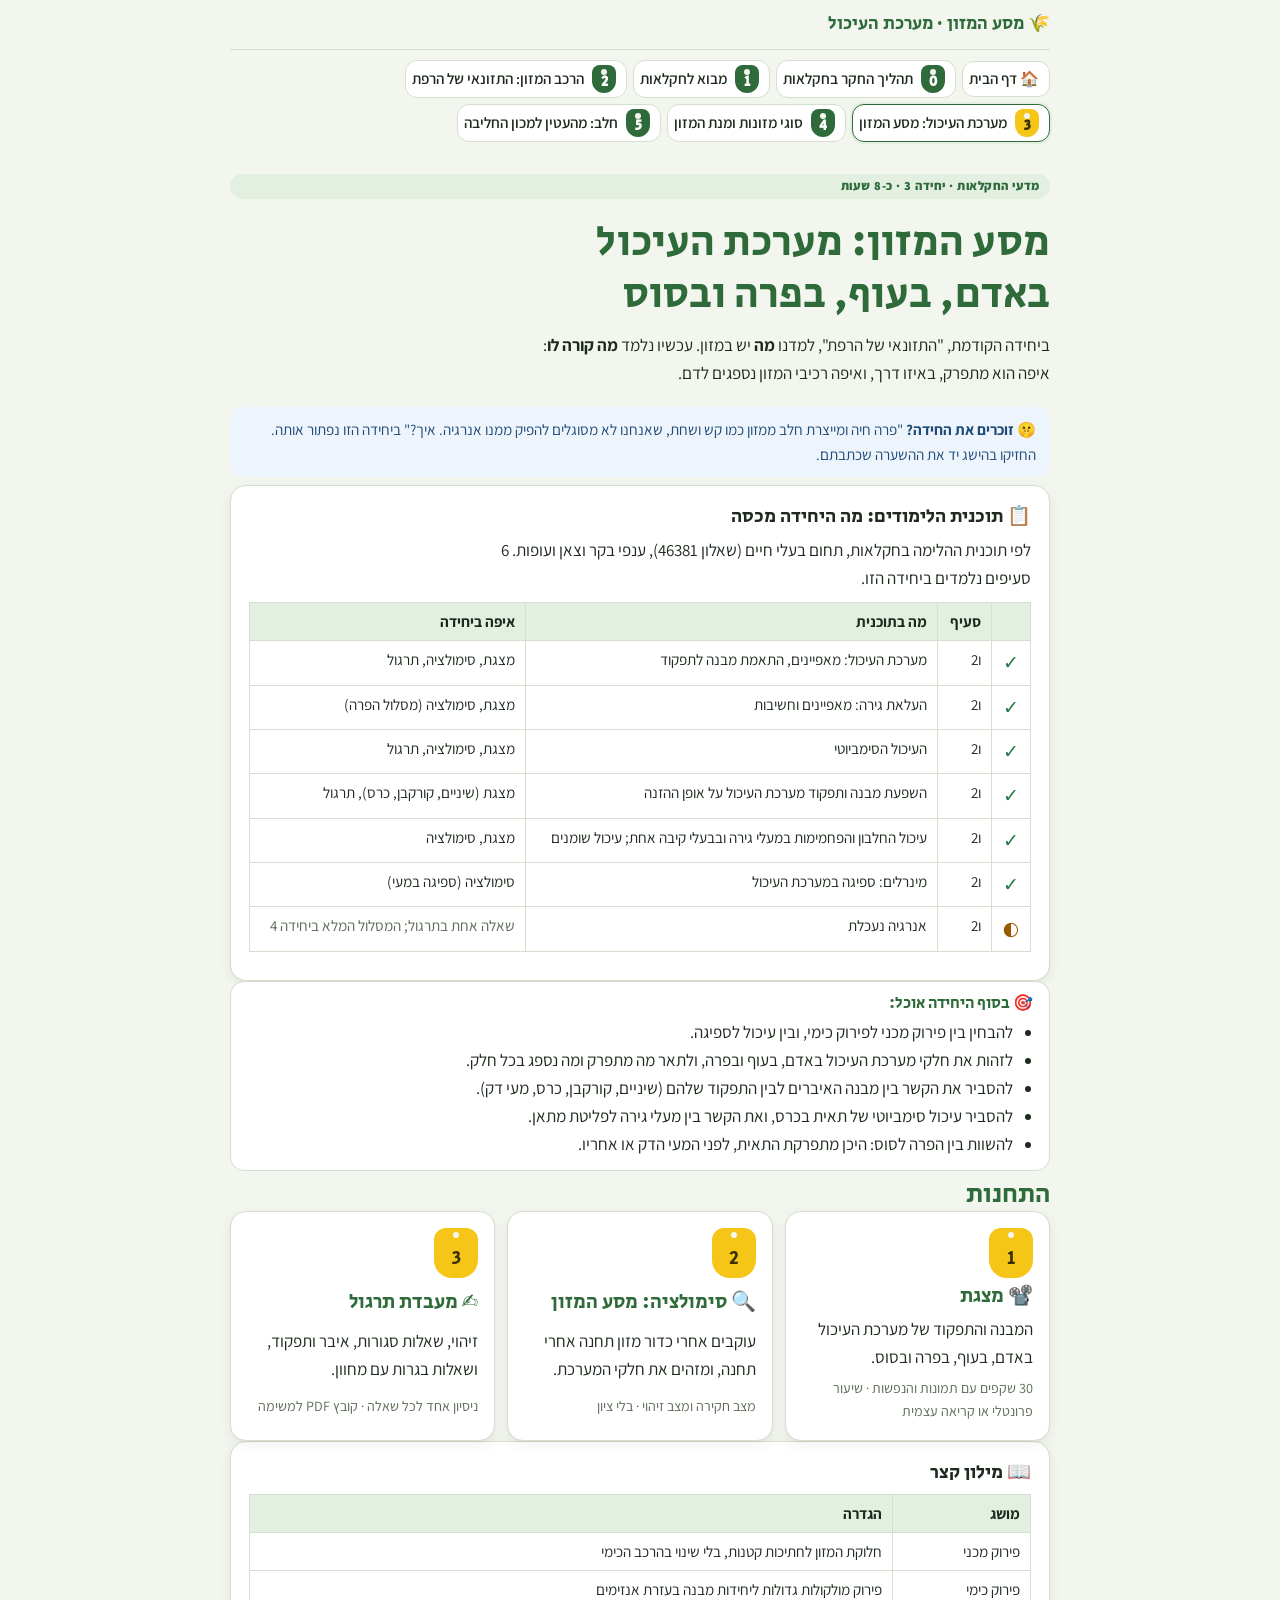
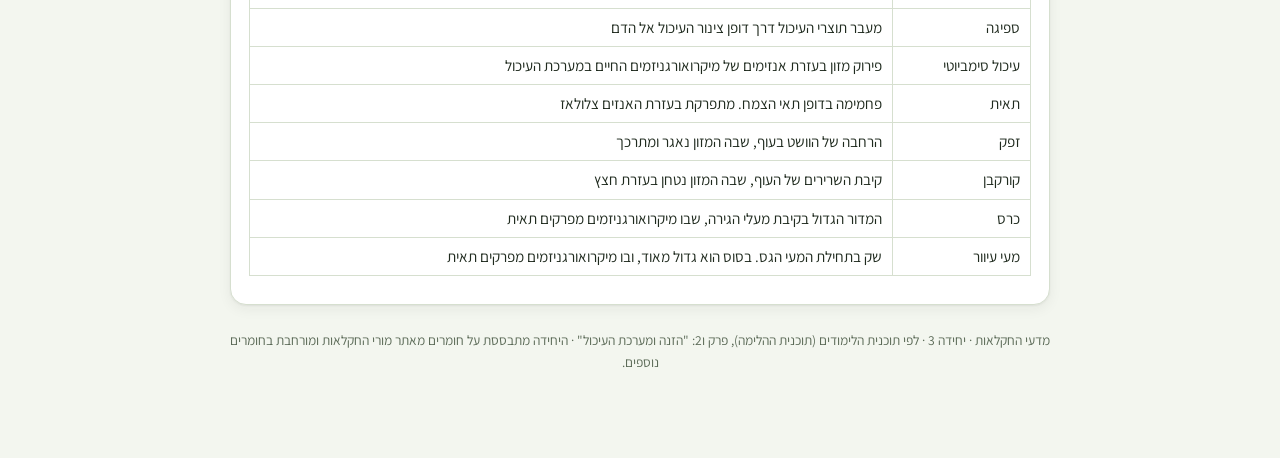
==== commit 17f65deb: "הוראה ברורה בחלון ההורדה: העלאת הקובץ ל-Classroom ולא קישור Co-Authored-By: Claude Opus 5.5 <noreply" ====
--- a/index.html
+++ b/index.html
@@ -6,8 +6,8 @@
 <title>מסע המזון: מערכת העיכול</title>
 <link rel="preconnect" href="https://fonts.googleapis.com">
 <link rel="stylesheet" href="https://fonts.googleapis.com/css2?family=Secular+One&family=Assistant:wght@400;600;700;800&display=swap">
-<link rel="stylesheet" href="assets/farm.css?v=202611022056">
-<link rel="stylesheet" href="assets/digest.css?v=202611022056">
+<link rel="stylesheet" href="assets/farm.css?v=202611190659">
+<link rel="stylesheet" href="assets/digest.css?v=202611190659">
 <style>
 .go{display:grid;grid-template-columns:repeat(auto-fit,minmax(min(100%,230px),1fr));gap:12px}
 .go a{display:grid;gap:6px;text-decoration:none;color:var(--ink);background:var(--paper);border:1px solid var(--line);border-radius:16px;padding:16px;box-shadow:var(--shadow);transition:border-color .2s,transform .2s}
@@ -45,9 +45,9 @@
 
   <h2 style="color:var(--accent);margin-top:8px">התחנות</h2>
   <div class="go">
-    <a href="slides.html?v=202611022056"><span class="eartag"><span>1</span></span><h3>📽️ מצגת</h3><span>המבנה והתפקוד של מערכת העיכול באדם, בעוף, בפרה ובסוס.</span><small>30 שקפים עם תמונות והנפשות · שיעור פרונטלי או קריאה עצמית</small></a>
-    <a href="sim.html?v=202611022056"><span class="eartag"><span>2</span></span><h3>🔍 סימולציה: מסע המזון</h3><span>עוקבים אחרי כדור מזון תחנה אחרי תחנה, ומזהים את חלקי המערכת.</span><small>מצב חקירה ומצב זיהוי · בלי ציון</small></a>
-    <a href="practice.html?v=202611022056"><span class="eartag"><span>3</span></span><h3>✍️ מעבדת תרגול</h3><span>זיהוי, שאלות סגורות, איבר ותפקוד, ושאלות בגרות עם מחוון.</span><small>ניסיון אחד לכל שאלה · קובץ PDF למשימה</small></a>
+    <a href="slides.html?v=202611190659"><span class="eartag"><span>1</span></span><h3>📽️ מצגת</h3><span>המבנה והתפקוד של מערכת העיכול באדם, בעוף, בפרה ובסוס.</span><small>30 שקפים עם תמונות והנפשות · שיעור פרונטלי או קריאה עצמית</small></a>
+    <a href="sim.html?v=202611190659"><span class="eartag"><span>2</span></span><h3>🔍 סימולציה: מסע המזון</h3><span>עוקבים אחרי כדור מזון תחנה אחרי תחנה, ומזהים את חלקי המערכת.</span><small>מצב חקירה ומצב זיהוי · בלי ציון</small></a>
+    <a href="practice.html?v=202611190659"><span class="eartag"><span>3</span></span><h3>✍️ מעבדת תרגול</h3><span>זיהוי, שאלות סגורות, איבר ותפקוד, ושאלות בגרות עם מחוון.</span><small>ניסיון אחד לכל שאלה · קובץ PDF למשימה</small></a>
   </div>
 
   <section class="card info">
@@ -68,8 +68,8 @@
 
   <footer>מדעי החקלאות · יחידה 3 · לפי תוכנית הלימודים (תוכנית ההלימה), פרק ו2: "הזנה ומערכת העיכול" · היחידה מתבססת על חומרים מאתר מורי החקלאות ומורחבת בחומרים נוספים.</footer>
 </div>
-<script src="assets/course.js?v=202611022056"></script>
-<script src="assets/curriculum.js?v=202611022056"></script>
+<script src="assets/course.js?v=202611190659"></script>
+<script src="assets/curriculum.js?v=202611190659"></script>
 <script>renderCurriculum(document.getElementById('cur'), 3)</script>
 <script>renderCourse(document.getElementById('cmap'), 3, '../')</script>
 </body>
